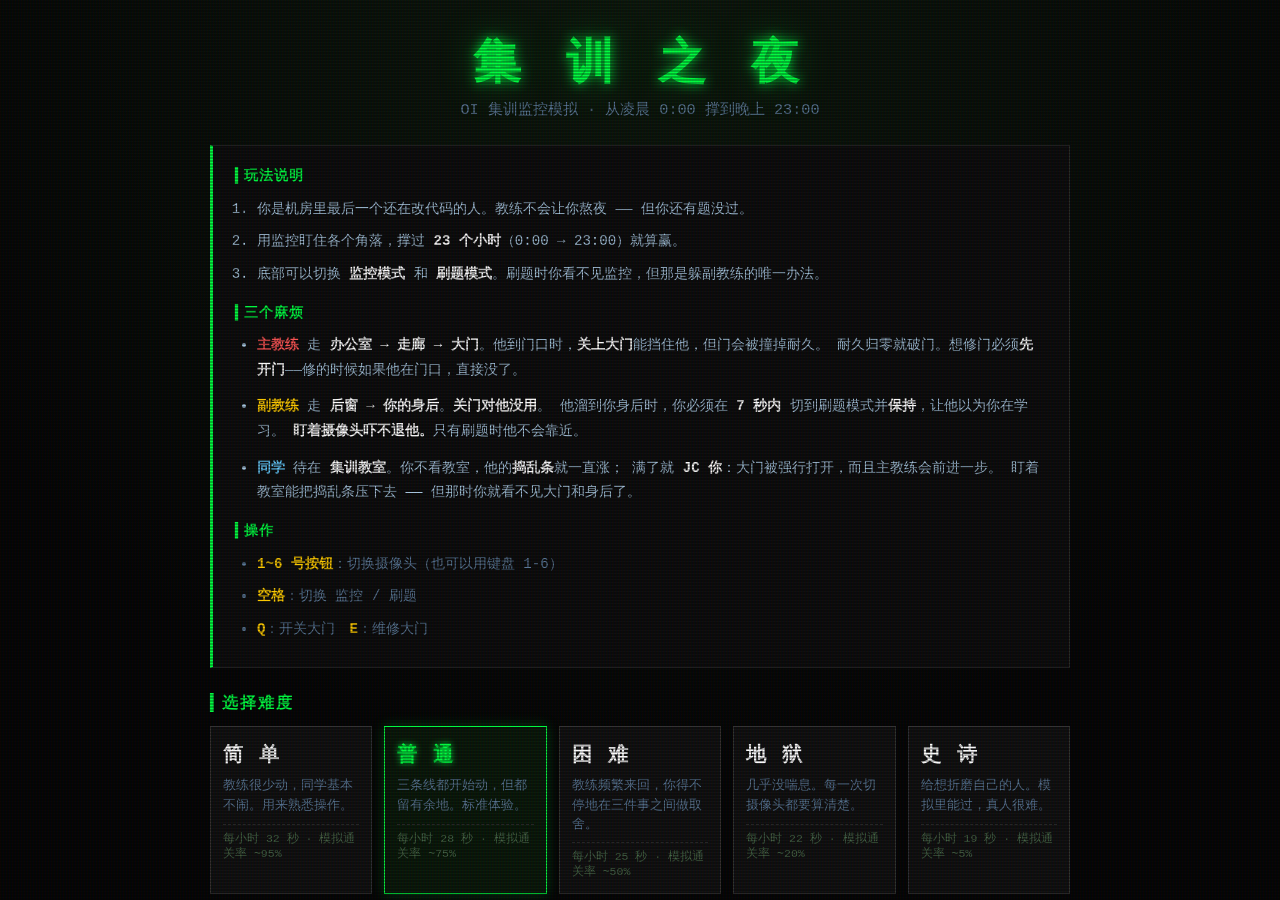
==== index.html @ 8c4fd706 "Add files via upload" ====
<!DOCTYPE html>
<html lang="zh-CN">
<head>
    <meta charset="UTF-8">
    <meta name="viewport" content="width=device-width, initial-scale=1.0">
    <title>集训之夜 · 监控室</title>
    <meta name="description" content="一个 OIer 做的生存小游戏。你是机房里最后一个还在改代码的人，用监控撑过 23 个小时。">
    <meta name="theme-color" content="#050505">
    <meta property="og:title" content="集训之夜 · 监控室">
    <meta property="og:description" content="撑过 23 个小时，别让教练抓到你。">
    <meta property="og:type" content="website">
    <link rel="stylesheet" href="style.css">
</head>
<body>

<div id="crt-overlay"></div>
<div id="danger-vignette"></div>
<div id="ach-toast"></div>

<!-- ===================== 开始界面 ===================== -->
<div id="start-screen">
    <div class="start-box">
        <h1 class="title">集 训 之 夜</h1>
        <p class="subtitle">OI 集训监控模拟 · 从凌晨 0:00 撑到晚上 23:00</p>

        <div class="rules">
            <h3>▍玩法说明</h3>
            <ol>
                <li>你是机房里最后一个还在改代码的人。教练不会让你熬夜 —— 但你还有题没过。</li>
                <li>用监控盯住各个角落，撑过 <b>23 个小时</b>（0:00 → 23:00）就算赢。</li>
                <li>底部可以切换 <b>监控模式</b> 和 <b>刷题模式</b>。刷题时你看不见监控，但那是躲副教练的唯一办法。</li>
            </ol>

            <h3>▍三个麻烦</h3>
            <ul class="roles">
                <li>
                    <span class="r-name" style="color:#ff5555">主教练</span>
                    走 <b>办公室 → 走廊 → 大门</b>。他到门口时，<b>关上大门</b>能挡住他，但门会被撞掉耐久。
                    耐久归零就破门。想修门必须<b>先开门</b>——修的时候如果他在门口，直接没了。
                </li>
                <li>
                    <span class="r-name" style="color:#ffcc00">副教练</span>
                    走 <b>后窗 → 你的身后</b>。<b>关门对他没用</b>。
                    他溜到你身后时，你必须在 <b>7 秒内</b> 切到刷题模式并<b>保持</b>，让他以为你在学习。
                    <b>盯着摄像头吓不退他。</b>只有刷题时他不会靠近。
                </li>
                <li>
                    <span class="r-name" style="color:#66ccff">同学</span>
                    待在 <b>集训教室</b>。你不看教室，他的<b>捣乱条</b>就一直涨；
                    满了就 <b>JC 你</b>：大门被强行打开，而且主教练会前进一步。
                    盯着教室能把捣乱条压下去 —— 但那时你就看不见大门和身后了。
                </li>
            </ul>

            <h3>▍操作</h3>
            <ul class="keys">
                <li><b>1~6 号按钮</b>：切换摄像头（也可以用键盘 1-6）</li>
                <li><b>空格</b>：切换 监控 / 刷题</li>
                <li><b>Q</b>：开关大门　<b>E</b>：维修大门</li>
            </ul>
        </div>

        <h3 class="diff-title">▍选择难度</h3>
        <div class="diff-grid" id="diff-grid">
            <div class="diff-card" data-diff="easy">
                <div class="d-name">简 单</div>
                <div class="d-desc">教练很少动，同学基本不闹。用来熟悉操作。</div>
                <div class="d-stat">每小时 32 秒 · 模拟通关率 ~95%</div>
            </div>
            <div class="diff-card selected" data-diff="normal">
                <div class="d-name">普 通</div>
                <div class="d-desc">三条线都开始动，但都留有余地。标准体验。</div>
                <div class="d-stat">每小时 28 秒 · 模拟通关率 ~75%</div>
            </div>
            <div class="diff-card" data-diff="hard">
                <div class="d-name">困 难</div>
                <div class="d-desc">教练频繁来回，你得不停地在三件事之间做取舍。</div>
                <div class="d-stat">每小时 25 秒 · 模拟通关率 ~50%</div>
            </div>
            <div class="diff-card" data-diff="hell">
                <div class="d-name">地 狱</div>
                <div class="d-desc">几乎没喘息。每一次切摄像头都要算清楚。</div>
                <div class="d-stat">每小时 22 秒 · 模拟通关率 ~20%</div>
            </div>
            <div class="diff-card" data-diff="epic">
                <div class="d-name">史 诗</div>
                <div class="d-desc">给想折磨自己的人。模拟里能过，真人很难。</div>
                <div class="d-stat">每小时 19 秒 · 模拟通关率 ~5%</div>
            </div>
        </div>

        <p class="balance-note">
            通关率是用模拟器跑 5000 局、由"零延迟最优玩家"打出来的，真人会明显更低。<br>
            一条保命规则：主教练堵在门口时，同学 JC <b>不会</b>把门打开 —— 否则你在刷题躲副教练时会被无解秒杀。
        </p>

        <div class="panel-row">
            <div class="panel">
                <h3 class="p-title">▍成就墙</h3>
                <div id="ach-wall" class="ach-wall"></div>
            </div>
            <div class="panel">
                <h3 class="p-title">▍最佳成绩</h3>
                <div id="best-table" class="best-table"></div>
                <button id="btn-clear" class="btn-clear">清除存档</button>
            </div>
        </div>

        <button id="btn-start">进 入 监 控 室</button>
    </div>
</div>

<!-- ===================== 游戏界面 ===================== -->
<div id="game-container" class="hidden">

    <header id="status-bar">
        <div class="logo">机房监控 · V2.0</div>
        <div class="clock-box">
            时间 <span id="clock">0:00</span> <span id="clock-period" class="period">凌晨</span>
        </div>
        <div class="meter">
            <span>大门耐久</span>
            <div class="bar"><div id="dur-fill" class="fill"></div></div>
        </div>
        <div class="meter" id="cls-wrap">
            <span>同学捣乱</span>
            <div class="bar"><div id="cls-fill" class="fill cls"></div></div>
        </div>
        <div class="diff-label">难度：<span id="diff-label">普通</span></div>
    </header>

    <main id="monitor-screen">
        <div class="cam-viewer">
            <div id="current-cam-feed" class="feed-content">
                <div class="static-noise"></div>

                <div class="cam-info">
                    <h2 id="cam-name">1号 · 集训教室</h2>
                    <div class="rec-dot">● 录制中</div>
                </div>

                <div id="cam-visuals"></div>

                <div id="cam-log"></div>

                <div id="sub-warning" class="hidden">
                    ⚠ 副教练在你身后！立刻刷题！
                    <div class="sub-bar"><div id="sub-fill"></div></div>
                    <div class="sub-time"><span id="sub-seconds">7</span> 秒</div>
                </div>
            </div>
        </div>

        <div id="cam-map">
            <button class="cam-btn active" data-cam="classroom"><b>1号</b> 集训教室</button>
            <button class="cam-btn" data-cam="office"><b>2号</b> 教练办公室</button>
            <button class="cam-btn" data-cam="hallway"><b>3号</b> 一楼走廊</button>
            <button class="cam-btn" data-cam="door"><b>4号</b> 大门入口</button>
            <button class="cam-btn" data-cam="window"><b>5号</b> 后窗</button>
            <button class="cam-btn" data-cam="behind"><b>6号</b> 你的身后</button>
        </div>
    </main>

    <!-- 刷题界面 -->
    <div id="study-screen" class="hidden">
        <div class="ide-container">
            <div class="ide-header">
                <span>main.cpp - 深夜刷题中</span>
                <div class="ide-controls">
                    <button id="btn-exit-study" class="exit-study-btn">退出刷题 (空格)</button>
                    <div class="dots">
                        <span class="dot red"></span><span class="dot yellow"></span><span class="dot green"></span>
                    </div>
                </div>
            </div>
            <div class="code-editor">
                <pre><code><span class="keyword">#include</span> <span class="string">&lt;bits/stdc++.h&gt;</span>
<span class="keyword">using namespace</span> std;

<span class="type">int</span> <span class="function">main</span>() {
    <span class="comment">// 还有三道题没过，不能睡。</span>
    <span class="keyword">while</span> (<span class="boolean">true</span>) {
        <span class="comment">// 假装在学习，别让教练发现……</span>
    }
    <span class="keyword">return</span> <span class="number">0</span>;
}</code></pre>
            </div>
            <div id="study-progress-box" class="hidden">
                <div class="sp-label">伪装进度（副教练正在观察你）</div>
                <div class="sp-bar"><div id="study-progress-fill"></div></div>
            </div>
        </div>
    </div>

    <footer id="control-panel">
        <div class="panel-left">
            <button id="btn-toggle-game" class="btn-mode">👁 切换至刷题模式 (空格)</button>
        </div>
        <div class="panel-right">
            <button id="btn-door" class="btn-action door-btn">
                <span id="door-status-text">开启</span> 大门 (Q)
            </button>
            <button id="btn-repair" class="btn-action repair-btn">维修大门 (E)</button>
        </div>
    </footer>
</div>

<!-- ===================== 结局 ===================== -->
<div id="modal" class="hidden">
    <div class="modal-content" id="modal-box">
        <h2 id="modal-title"></h2>
        <p id="modal-msg"></p>
        <div id="modal-stat" class="modal-stat"></div>
        <div id="score-box" class="score-box"></div>
        <div id="run-ach" class="run-ach"></div>
        <button id="btn-restart" class="btn-restart">重新开始</button>
        <button id="btn-back" class="btn-restart btn-back">返回主界面</button>
    </div>
</div>

<script src="script.js"></script>
</body>
</html>
---- style.css ----
:root {
    --bg-color: #050505;
    --screen-bg: #0a0f0a;
    --text-primary: #a8c7e0;
    --text-secondary: #5c7a99;
    --green: #00ff41;
    --red: #ff3333;
    --yellow: #ffcc00;
    --blue: #66ccff;
    --font-mono: 'Courier New', Courier, monospace;
}

* { box-sizing: border-box; }

body {
    margin: 0; padding: 0;
    background-color: var(--bg-color);
    color: var(--text-primary);
    font-family: var(--font-mono);
    overflow: hidden;
    height: 100vh;
}

/* ============ CRT ============ */
#crt-overlay {
    position: fixed; top: 0; left: 0;
    width: 100vw; height: 100vh;
    background:
        linear-gradient(rgba(18,16,16,0) 50%, rgba(0,0,0,0.28) 50%),
        linear-gradient(90deg, rgba(255,0,0,0.06), rgba(0,255,0,0.02), rgba(0,0,255,0.06));
    background-size: 100% 3px, 3px 100%;
    pointer-events: none;
    z-index: 999;
    animation: flicker 0.15s infinite;
}
@keyframes flicker { 0%{opacity:.96} 50%{opacity:1} 100%{opacity:.97} }

/* 危险时的红色暗角 */
#danger-vignette {
    position: fixed; top:0; left:0; width:100vw; height:100vh;
    pointer-events: none; z-index: 998;
    background: radial-gradient(circle, transparent 40%, rgba(255,0,0,0.55) 100%);
    opacity: 0;
    transition: opacity .3s;
}
#danger-vignette.on { animation: heartbeat 0.9s infinite; }
@keyframes heartbeat {
    0%   { opacity: .25; }
    15%  { opacity: .85; }
    30%  { opacity: .35; }
    45%  { opacity: .95; }
    100% { opacity: .25; }
}

.hidden { display: none !important; }

/* ============ 开始界面 ============ */
#start-screen {
    position: fixed; top:0; left:0; width:100vw; height:100vh;
    overflow-y: auto;
    display: flex; justify-content: center; align-items: flex-start;
    padding: 30px 20px;
    background: radial-gradient(circle at 50% 0%, #0d1a0d 0%, #050505 70%);
    z-index: 500;
}
.start-box { width: 100%; max-width: 860px; }

.title {
    text-align: center; font-size: 3em; margin: 0 0 5px;
    color: var(--green);
    text-shadow: 0 0 12px var(--green), 0 0 40px rgba(0,255,65,.35);
    letter-spacing: 8px;
}
.subtitle { text-align:center; color: var(--text-secondary); margin: 0 0 25px; font-size: .95em; }

.rules {
    background: #0d0d0d; border: 1px solid #2a2a2a;
    border-left: 3px solid var(--green);
    padding: 18px 22px; margin-bottom: 25px;
    font-size: .88em; line-height: 1.75;
}
.rules h3 { color: var(--green); margin: 14px 0 8px; font-size: 1em; letter-spacing: 1px; }
.rules h3:first-child { margin-top: 0; }
.rules ol, .rules ul { margin: 0; padding-left: 22px; }
.rules li { margin-bottom: 8px; }
.rules b { color: #fff; }
.roles li { margin-bottom: 12px; }
.r-name { font-weight: bold; }

.keys li { color: var(--text-secondary); }
.keys b { color: var(--yellow); }

.balance-note {
    font-size: .78em; color: #5a7a5a; line-height: 1.7;
    border-left: 2px solid #2a4a2a; padding: 8px 0 8px 12px; margin: 0 0 22px;
}
.balance-note b { color: var(--yellow); }

.diff-title { color: var(--green); letter-spacing: 2px; font-size: 1em; margin: 0 0 12px; }
.diff-grid {
    display: grid;
    grid-template-columns: repeat(auto-fit, minmax(150px, 1fr));
    gap: 12px; margin-bottom: 25px;
}
.diff-card {
    background: #111; border: 1px solid #333;
    padding: 14px 12px; cursor: pointer;
    transition: all .2s; position: relative;
}
.diff-card:hover { background: #1a1a1a; border-color: #666; transform: translateY(-2px); }
.diff-card.selected {
    border-color: var(--green); background: #0a1a0a;
    box-shadow: 0 0 12px rgba(0,255,65,.25);
}
.d-name { font-size: 1.25em; font-weight: bold; color: #fff; margin-bottom: 8px; letter-spacing: 2px; }
.diff-card.selected .d-name { color: var(--green); text-shadow: 0 0 6px var(--green); }
.d-desc { font-size: .8em; color: var(--text-secondary); line-height: 1.5; min-height: 40px; }
.d-stat { font-size: .72em; color: #4a6a4a; margin-top: 8px; border-top: 1px dashed #333; padding-top: 6px; }

#btn-start {
    display: block; width: 100%;
    background: #0a1a0a; color: var(--green);
    border: 2px solid var(--green);
    padding: 16px; font-family: var(--font-mono);
    font-size: 1.3em; letter-spacing: 6px; cursor: pointer;
    transition: all .2s;
}
#btn-start:hover { background: var(--green); color: #000; box-shadow: 0 0 25px var(--green); }

/* ============ 游戏容器 ============ */
#game-container {
    position: relative;
    width: 100%; max-width: 1300px;
    height: 96vh; margin: 2vh auto;
    display: flex; flex-direction: column;
    background: #111; border: 1px solid #333;
    box-shadow: 0 0 25px rgba(0,255,65,.08);
}

/* ---- 状态栏 ---- */
#status-bar {
    height: 62px; background: #000; border-bottom: 2px solid #333;
    display: flex; align-items: center; gap: 22px;
    padding: 0 20px; font-weight: bold; letter-spacing: 1px;
    flex-shrink: 0;
}
.logo { color: var(--green); text-shadow: 0 0 6px var(--green); font-size: .95em; white-space: nowrap; }
.clock-box { font-size: 1.15em; color: #fff; white-space: nowrap; }
.clock-box .period { color: var(--text-secondary); font-size: .8em; margin-left: 4px; }

.meter { display: flex; align-items: center; gap: 8px; font-size: .8em; color: var(--text-secondary); white-space: nowrap; }
.bar { width: 110px; height: 13px; background: #222; border: 1px solid #444; }
.fill { height: 100%; width: 100%; background: var(--green); transition: width .25s, background-color .25s; box-shadow: 0 0 6px var(--green); }
.fill.cls { background: var(--blue); box-shadow: 0 0 6px var(--blue); }
.diff-label { margin-left: auto; font-size: .78em; color: #555; white-space: nowrap; }
.diff-label span { color: var(--yellow); }

/* ---- 监控区 ---- */
#monitor-screen { flex: 1; display: flex; background: var(--screen-bg); overflow: hidden; }

.cam-viewer {
    flex: 3; position: relative;
    border-right: 2px solid #333;
    display: flex; justify-content: center; align-items: center;
    background: radial-gradient(circle, #16201a 0%, #000 100%);
    min-width: 0;
}
.feed-content {
    width: 92%; height: 92%;
    border: 2px solid #444; position: relative; overflow: hidden;
    box-shadow: inset 0 0 60px rgba(0,0,0,.9);
    transition: background .4s;
}
.static-noise {
    position: absolute; inset: 0;
    background-image: url('[data-uri]');
    opacity: .16; pointer-events: none; z-index: 3;
}
.cam-info {
    position: absolute; top: 10px; left: 10px; z-index: 5;
    background: rgba(0,0,0,.65); padding: 5px 12px;
    border-left: 3px solid var(--green);
}
.cam-info h2 { margin: 0; font-size: 15px; color: #fff; font-weight: normal; letter-spacing: 1px; }
.rec-dot { position: absolute; top: 10px; right: 10px; color: var(--red); font-weight: bold; z-index: 5; font-size: .85em; animation: blink 1.1s infinite; }
@keyframes blink { 50% { opacity: 0; } }

#cam-log {
    position: absolute; bottom: 8px; left: 10px; right: 10px; z-index: 5;
    font-size: .72em; color: #6a8a6a; text-shadow: 0 0 4px #000;
    height: 34px; overflow: hidden; line-height: 1.5;
    pointer-events: none;
}
#cam-log div { opacity: .9; }
#cam-log div:last-child { color: #9fc; }

#cam-visuals { position: absolute; inset: 0; z-index: 2; }

/* ---- 副教练警告 ---- */
#sub-warning {
    position: absolute; top: 50%; left: 50%; transform: translate(-50%,-50%);
    z-index: 8; text-align: center;
    color: var(--red); font-weight: bold; font-size: 1.1em;
    background: rgba(0,0,0,.8); border: 2px solid var(--red);
    padding: 14px 26px; text-shadow: 0 0 8px var(--red);
    animation: warnpulse .5s infinite alternate;
}
@keyframes warnpulse { from { box-shadow: 0 0 10px var(--red);} to { box-shadow: 0 0 35px var(--red);} }
.sub-bar { width: 220px; height: 10px; background: #300; margin: 10px auto 6px; border: 1px solid #600; }
#sub-fill { height: 100%; width: 100%; background: var(--red); transition: width .2s linear; }
.sub-time { font-size: .85em; color: #fff; }

/* ---- 摄像头按钮 ---- */
#cam-map {
    flex: 1; min-width: 150px; max-width: 210px;
    background: #000; display: flex; flex-direction: column;
    padding: 10px; gap: 8px; border-left: 1px solid #333;
    overflow-y: auto;
}
.cam-btn {
    background: #111; border: 1px solid #333; color: #777;
    padding: 12px 10px; cursor: pointer; font-family: var(--font-mono);
    text-align: left; transition: all .2s; position: relative; overflow: hidden;
    font-size: .82em; line-height: 1.4;
}
.cam-btn b { color: #aaa; font-size: 1.1em; margin-right: 6px; }
.cam-btn:hover { background: #1e1e1e; color: #bbb; }
.cam-btn.active { background: #003300; color: var(--green); border-color: var(--green); box-shadow: 0 0 10px rgba(0,255,65,.2); }
.cam-btn.active b { color: var(--green); }
.cam-btn.active::after {
    content: ''; position: absolute; inset: 0;
    background: linear-gradient(45deg, transparent 40%, rgba(255,255,255,.1) 50%, transparent 60%);
    animation: scan 2s infinite;
}
@keyframes scan { 0%{transform:translateX(-100%)} 100%{transform:translateX(100%)} }
.cam-btn .alert { color: var(--red); animation: blink .6s infinite; }

/* ---- 控制面板 ---- */
#control-panel {
    height: 76px; background: #000; border-top: 2px solid #333;
    display: flex; justify-content: space-between; align-items: center;
    padding: 0 20px; flex-shrink: 0;
}
.btn-mode {
    background: #222; color: #fff; border: 1px solid #444;
    padding: 11px 22px; cursor: pointer; font-family: var(--font-mono); font-size: .9em;
}
.btn-mode:hover { background: #333; }
.panel-right { display: flex; gap: 14px; }
.btn-action {
    padding: 11px 26px; font-family: var(--font-mono); font-weight: bold;
    cursor: pointer; border: none; text-transform: uppercase; font-size: .9em;
    transition: all .2s;
}
.door-btn { background: #331111; color: #ff5555; border: 1px solid #552222; }
.door-btn.closed { background: #113311; color: #55ff55; border-color: #225522; }
.repair-btn { background: #333311; color: #ffff55; border: 1px solid #555522; }
.repair-btn:disabled, .door-btn:disabled { opacity: .4; cursor: not-allowed; }

/* ---- 刷题界面 ---- */
#study-screen {
    position: absolute; top: 62px; bottom: 76px; left: 0; right: 0;
    background: #1e1e1e; z-index: 60;
    display: flex; justify-content: center; align-items: center;
}
.ide-container {
    width: 82%; height: 84%; background: #252526; border: 1px solid #333;
    box-shadow: 0 12px 40px rgba(0,0,0,.6);
    display: flex; flex-direction: column;
}
.ide-header {
    height: 32px; background: #333; display: flex; justify-content: space-between;
    align-items: center; padding: 0 12px; font-size: 12px; color: #ccc;
}
.ide-controls { display: flex; align-items: center; gap: 12px; }
.exit-study-btn {
    background: var(--red); color: #fff; border: none; padding: 3px 10px;
    font-size: 10px; cursor: pointer; font-family: var(--font-mono); border-radius: 2px;
}
.exit-study-btn:hover { background: #ff5555; }
.ide-controls .dots { display: flex; gap: 5px; }
.ide-controls .dot { width: 10px; height: 10px; border-radius: 50%; display: inline-block; }
.red{background:#ff5f56} .yellow{background:#ffbd2e} .green{background:#27c93f}

.code-editor {
    flex: 1; padding: 20px; color: #d4d4d4;
    font-family: 'Consolas','Monaco',monospace; font-size: 14px; line-height: 1.65; overflow: auto;
}
.keyword{color:#569cd6} .string{color:#ce9178} .comment{color:#6a9955}
.function{color:#dcdcaa} .type{color:#4ec9b0} .boolean{color:#569cd6} .number{color:#b5cea8}

#study-progress-box { padding: 14px 20px; border-top: 1px solid #3a3a3a; background: #2a2a2b; }
.sp-label { font-size: .8em; color: var(--yellow); margin-bottom: 8px; }
.sp-bar { height: 14px; background: #222; border: 1px solid #555; }
#study-progress-fill { height: 100%; width: 0%; background: var(--yellow); transition: width .2s linear; box-shadow: 0 0 8px var(--yellow); }

/* ============ 场景装饰 ============ */
.dec { position: absolute; }

/* 教室 */
.dec-board { left:12%; top:14%; width:52%; height:26%; background:#0f1a12; border:4px solid #3a2f22; }
.dec-board::after { content:'#include <bits/stdc++.h>'; position:absolute; left:10px; top:10px; color:#4a6a4a; font-size:11px; }
.dec-banner { left:8%; top:4%; width:70%; height:7%; background:#3a1010; border:1px solid #6a2020; display:flex; align-items:center; justify-content:center; }
.dec-banner span { color:#c88; font-size:10px; letter-spacing:3px; }
.dec-desk { bottom:16%; width:16%; height:6%; background:#241a12; border-top:2px solid #3a2a1a; box-shadow:0 -6px 12px rgba(0,0,0,.5); }
.dec-desk.d1{left:6%} .dec-desk.d2{left:26%} .dec-desk.d3{left:46%} .dec-desk.d4{left:66%} .dec-desk.d5{left:86%}
.dec-chair { bottom:10%; width:7%; height:9%; background:#1a1410; border-radius:3px 3px 0 0; }
.dec-chair.c1{left:10%} .dec-chair.c2{left:30%} .dec-chair.c3{left:50%} .dec-chair.c4{left:70%}

/* 办公室 */
.dec-o-desk { left:20%; bottom:14%; width:56%; height:10%; background:#2a2018; border-top:3px solid #4a3828; }
.dec-monitor { left:38%; bottom:24%; width:20%; height:14%; background:#0a1015; border:2px solid #333; box-shadow:0 0 12px rgba(80,160,255,.25); }
.dec-monitor::after { content:''; position:absolute; inset:3px; background:linear-gradient(#123,#012); animation:screenflicker 3s infinite; }
@keyframes screenflicker { 0%,97%{opacity:.7} 98%{opacity:.3} 100%{opacity:.8} }
.dec-trophy { right:12%; bottom:24%; width:7%; height:12%; background:linear-gradient(#8a6a20,#4a3810); clip-path:polygon(30% 0,70% 0,70% 35%,90% 60%,60% 55%,60% 100%,40% 100%,40% 55%,10% 60%,30% 35%); }
.dec-shelf { right:8%; top:18%; width:20%; height:30%; border:2px solid #3a2a1a; background:#180f08; }
.dec-shelf::after { content:'奖状 · 奖状 · 奖状'; position:absolute; top:8px; left:4px; color:#6a5a3a; font-size:9px; }

/* 走廊 */
.dec-locker { top:22%; width:11%; height:52%; background:#1a2228; border:1px solid #2a3a42; }
.dec-locker::after { content:''; position:absolute; top:20%; left:70%; width:4px; height:4px; background:#6a8a9a; border-radius:50%; }
.dec-locker.l1{left:4%} .dec-locker.l2{left:16%} .dec-locker.l3{left:28%} .dec-locker.l4{left:64%} .dec-locker.l5{left:76%} .dec-locker.l6{left:88%}
.dec-hydrant { right:5%; top:30%; width:7%; height:16%; background:#8a1010; border:1px solid #c22; }
.dec-poster { right:16%; top:16%; width:13%; height:18%; background:#2a2a3a; border:1px solid #4a4a6a; transform:rotate(-2deg); }
.dec-poster::after { content:'NOIP\n加油'; position:absolute; top:6px; left:6px; color:#7a7aaa; font-size:9px; white-space:pre; }
.dec-emlight { left:46%; top:8%; width:8%; height:5%; background:#5a1010; border-radius:2px; animation:emblink 2.5s infinite; }
@keyframes emblink { 0%,88%{opacity:.35;box-shadow:none} 92%{opacity:1;box-shadow:0 0 14px #f33} 100%{opacity:.35} }
.dec-floorlamp { bottom:4%; left:10%; right:10%; height:3px; background:linear-gradient(90deg,transparent,#2a4a3a,#2a4a3a,transparent); box-shadow:0 0 10px rgba(0,255,65,.2); }
.dec-windowlight { left:34%; top:0; width:22%; height:40%; background:linear-gradient(rgba(140,180,255,.10),transparent); }

/* 门口 */
.dec-door { left:28%; top:12%; width:44%; height:76%; background:linear-gradient(#2a1a12,#1a0e08); border:4px solid #4a3020; }
.dec-door::after { content:''; position:absolute; right:8%; top:48%; width:5%; height:6%; background:#c8a040; border-radius:50%; box-shadow:0 0 6px #a80; }
.dec-door.closed { background:linear-gradient(#1a2a1a,#0e1a0e); border-color:#2a5a2a; }
.dec-sign { left:36%; top:5%; width:28%; height:6%; background:#111; border:1px solid #444; display:flex; align-items:center; justify-content:center; }
.dec-sign span { font-size:9px; color:#8aa; letter-spacing:2px; }
.dec-alarm { right:12%; top:14%; width:6%; height:6%; border-radius:50%; background:#3a0000; animation:emblink 1.4s infinite; }
.dec-mat { bottom:6%; left:24%; width:52%; height:6%; background:#1a1410; border:1px solid #2a2018; }

/* 窗户 */
.dec-frame { inset:8%; border:14px solid #2a221a; }
.dec-frame::before { content:''; position:absolute; left:48%; top:0; bottom:0; width:12px; background:#2a221a; }
.dec-frame::after { content:''; position:absolute; top:46%; left:0; right:0; height:12px; background:#2a221a; }
.dec-moon { right:16%; top:14%; width:9%; height:9%; border-radius:50%; background:#dde8ff; box-shadow:0 0 30px 10px rgba(180,210,255,.35); }
.dec-tree { left:10%; bottom:8%; width:26%; height:60%; background:#050a05; clip-path:polygon(50% 0,70% 30%,60% 30%,80% 62%,40% 100%,0 62%,20% 30%,10% 30%); animation:sway 5s ease-in-out infinite alternate; transform-origin: bottom center; }
@keyframes sway { from{transform:rotate(-1.5deg)} to{transform:rotate(1.5deg)} }
.dec-glass { inset:8%; background:linear-gradient(115deg, rgba(255,255,255,.06) 0%, transparent 35%, transparent 60%, rgba(255,255,255,.04) 100%); }

/* 身后 */
.dec-wall { inset:0; background:repeating-linear-gradient(90deg,#0a0a0a 0 40px,#0d0d0d 40px 42px); }
.dec-chairback { left:36%; bottom:6%; width:28%; height:34%; background:#14100c; border-radius:6px 6px 0 0; border:1px solid #221a12; }
.dec-dark { inset:0; background:radial-gradient(circle at 50% 60%, transparent 10%, rgba(0,0,0,.85) 75%); }

/* 角色 */
.sprite { position:absolute; z-index:4; transition: left .4s ease, top .4s ease; }
.sprite .head { width:34px; height:34px; border-radius:50%; margin:0 auto; }
.sprite .body { width:46px; height:52px; border-radius:8px 8px 4px 4px; margin-top:3px; }
.sprite.main .head { background:#3a1010; box-shadow:0 0 12px rgba(255,0,0,.5); }
.sprite.main .body { background:#4a1414; box-shadow:0 0 14px rgba(255,0,0,.4); }
.sprite.sub  .head { background:#2a2a10; box-shadow:0 0 12px rgba(255,220,0,.4); }
.sprite.sub  .body { background:#3a3a14; box-shadow:0 0 14px rgba(255,220,0,.3); }
.sprite.mate .head { background:#102a3a; box-shadow:0 0 10px rgba(100,200,255,.4); }
.sprite.mate .body { background:#143a4a; box-shadow:0 0 12px rgba(100,200,255,.3); }
.sprite.angry { animation: shake .35s infinite; }
@keyframes shake { 0%,100%{transform:translateX(0)} 50%{transform:translateX(3px)} }
.sprite .tag {
    position:absolute; top:-16px; left:50%; transform:translateX(-50%);
    font-size:10px; color:#fff; background:rgba(0,0,0,.7); padding:1px 5px; white-space:nowrap;
}
.sprite.main .tag { color:#ff6666; }
.sprite.sub  .tag { color:#ffdd55; }
.sprite.mate .tag { color:#88ddff; }

/* 惊吓闪影 */
.ghost {
    position:absolute; z-index:6; width:70px; height:110px;
    background:radial-gradient(circle at 50% 25%, rgba(255,255,255,.5), transparent 70%);
    filter:blur(3px);
    animation: ghostflash .7s forwards;
}
@keyframes ghostflash {
    0%{opacity:0; transform:scale(.8)} 20%{opacity:.55} 45%{opacity:.1} 70%{opacity:.4} 100%{opacity:0; transform:scale(1.15)}
}

/* ============ 弹窗 ============ */
#modal {
    position: fixed; inset: 0; background: rgba(0,0,0,.96);
    z-index: 1000; display: flex; justify-content: center; align-items: center;
}
.modal-content {
    background: #111; border: 2px solid var(--red);
    padding: 40px 50px; text-align: center; max-width: 560px;
    box-shadow: 0 0 35px var(--red);
}
.modal-content.success { border-color: var(--green); box-shadow: 0 0 35px var(--green); }
.modal-content h2 { font-size: 2.2em; margin: 0 0 18px; letter-spacing: 6px; }
.fail h2 { color: var(--red); text-shadow: 0 0 14px var(--red); }
.success h2 { color: var(--green); text-shadow: 0 0 14px var(--green); }
#modal-msg { font-size: .95em; line-height: 1.8; color: #ccc; }
.modal-stat { font-size: .8em; color: #666; margin: 16px 0 20px; border-top: 1px dashed #333; padding-top: 12px; }
.btn-restart {
    background: #333; color: #fff; border: 1px solid #555;
    padding: 10px 28px; cursor: pointer; font-family: var(--font-mono); margin: 0 6px;
}
.btn-restart:hover { background: #555; }
.btn-back { background: #1a1a1a; color: #888; }

@media (max-width: 900px) {
    #status-bar { gap: 12px; flex-wrap: wrap; height: auto; padding: 8px 12px; }
    .cam-viewer { flex: 2; }
    .title { font-size: 2em; letter-spacing: 4px; }
}

/* ============ 成就墙 / 最佳成绩 ============ */
.panel-row { display: grid; grid-template-columns: 1fr 1fr; gap: 14px; margin-bottom: 22px; }
.panel { background: #0d0d0d; border: 1px solid #2a2a2a; border-left: 3px solid #2a5a2a; padding: 14px 16px; }
.p-title { color: var(--green); font-size: .95em; letter-spacing: 2px; margin: 0 0 12px; }

.ach-wall { display: flex; flex-direction: column; gap: 7px; max-height: 300px; overflow-y: auto; padding-right: 4px; }
.ach-card { border: 1px solid #222; background: #111; padding: 7px 10px; font-size: .74em; line-height: 1.45; }
.ach-card.locked { opacity: .38; }
.ach-card.locked .a-lvl { color: #444; }
.a-top { display: flex; align-items: baseline; gap: 8px; }
.a-lvl { font-weight: bold; font-size: 1.15em; }
.a-name { color: #ddd; font-size: 1.05em; }
.a-desc { color: #6a7a6a; margin-top: 3px; }

/* 等级配色 */
.lv-C .a-lvl, .ach-card.got.lv-C { border-color: #4a4a4a; }
.lv-C .a-lvl { color: #9a9a9a; }
.lv-B .a-lvl { color: #66ccff; }
.lv-A .a-lvl { color: #ffcc00; }
.lv-S .a-lvl { color: #ff5555; text-shadow: 0 0 8px rgba(255,60,60,.6); }
.ach-card.got.lv-B { border-left: 3px solid #66ccff; }
.ach-card.got.lv-A { border-left: 3px solid #ffcc00; }
.ach-card.got.lv-S { border-left: 3px solid #ff5555; box-shadow: 0 0 10px rgba(255,60,60,.15); }

.best-table { font-size: .78em; margin-bottom: 12px; }
.b-row { display: flex; justify-content: space-between; padding: 5px 0; border-bottom: 1px dashed #222; }
.b-diff { color: var(--text-secondary); }
.b-score { color: var(--yellow); }
.b-sum { margin-top: 10px; color: #5a7a5a; font-size: .9em; line-height: 1.6; }
.btn-clear {
    background: #1a1a1a; color: #777; border: 1px solid #333;
    padding: 6px 14px; font-family: var(--font-mono); font-size: .74em; cursor: pointer;
}
.btn-clear:hover { background: #3a1a1a; color: #ff7777; border-color: #552; }

/* ============ 结算评分 ============ */
.score-box { margin: 16px 0 6px; padding: 14px; border: 1px solid #333; background: #0c0c0c; }
.s-num { font-size: 2.6em; font-weight: bold; letter-spacing: 2px; line-height: 1; }
.s-rank { font-size: 1.1em; letter-spacing: 4px; margin-top: 4px; }
.s-formula { font-size: .68em; color: #6a7a6a; margin-top: 10px; line-height: 1.8; }
.s-formula b { color: #fff; }
.s-new { color: var(--yellow); font-size: .8em; margin-top: 8px; text-shadow: 0 0 8px rgba(255,204,0,.5); }
.s-old { color: #555; font-size: .72em; margin-top: 6px; }
.rank-D  .s-num, .rank-D  .s-rank { color: #777; }
.rank-C  .s-num, .rank-C  .s-rank { color: #9ab; }
.rank-B  .s-num, .rank-B  .s-rank { color: #66ccff; }
.rank-A  .s-num, .rank-A  .s-rank { color: #ffcc00; }
.rank-S  .s-num, .rank-S  .s-rank { color: #ff8833; text-shadow: 0 0 12px rgba(255,136,51,.5); }
.rank-SS .s-num, .rank-SS .s-rank { color: #ff5555; text-shadow: 0 0 14px rgba(255,85,85,.5); }
.rank-SSS .s-num, .rank-SSS .s-rank { color: #ff33cc; text-shadow: 0 0 18px rgba(255,51,204,.6); }

.run-ach { margin: 8px 0 18px; font-size: .78em; }
.ra-title { color: var(--yellow); margin-bottom: 8px; }
.ra-item { display: inline-block; margin: 3px 5px 3px 0; padding: 3px 10px; border: 1px solid #333; background: #141414; }
.ra-item.lv-S { border-color: #ff5555; color: #ff8888; }
.ra-item.lv-A { border-color: #ffcc00; color: #ffdd66; }
.ra-item.lv-B { border-color: #66ccff; color: #88ddff; }
.ra-item.lv-C { border-color: #666; color: #aaa; }
.ra-none { color: #4a5a4a; font-size: .9em; }

/* ============ 成就弹窗 ============ */
#ach-toast { position: fixed; top: 18px; right: 18px; z-index: 1200; display: flex; flex-direction: column; gap: 8px; }
.ach-toast-item {
    background: #0f0f0f; border: 1px solid #555; border-left: 4px solid #888;
    padding: 10px 16px; min-width: 230px; box-shadow: 0 4px 18px rgba(0,0,0,.8);
    animation: toastin .3s ease-out; transition: opacity .5s, transform .5s;
}
.ach-toast-item.out { opacity: 0; transform: translateX(30px); }
@keyframes toastin { from { opacity: 0; transform: translateX(40px); } to { opacity: 1; transform: none; } }
.ach-toast-item.lv-S { border-left-color: #ff5555; box-shadow: 0 0 20px rgba(255,60,60,.3); }
.ach-toast-item.lv-A { border-left-color: #ffcc00; }
.ach-toast-item.lv-B { border-left-color: #66ccff; }
.ach-toast-item.lv-C { border-left-color: #999; }
.t-lvl { font-weight: bold; font-size: 1.2em; margin-right: 8px; }
.lv-S .t-lvl { color: #ff5555; } .lv-A .t-lvl { color: #ffcc00; }
.lv-B .t-lvl { color: #66ccff; } .lv-C .t-lvl { color: #999; }
.t-name { color: #fff; font-size: .95em; }
.t-desc { display: block; color: #6a7a6a; font-size: .72em; margin-top: 4px; line-height: 1.45; }

@media (max-width: 760px) {
    .panel-row { grid-template-columns: 1fr; }
}
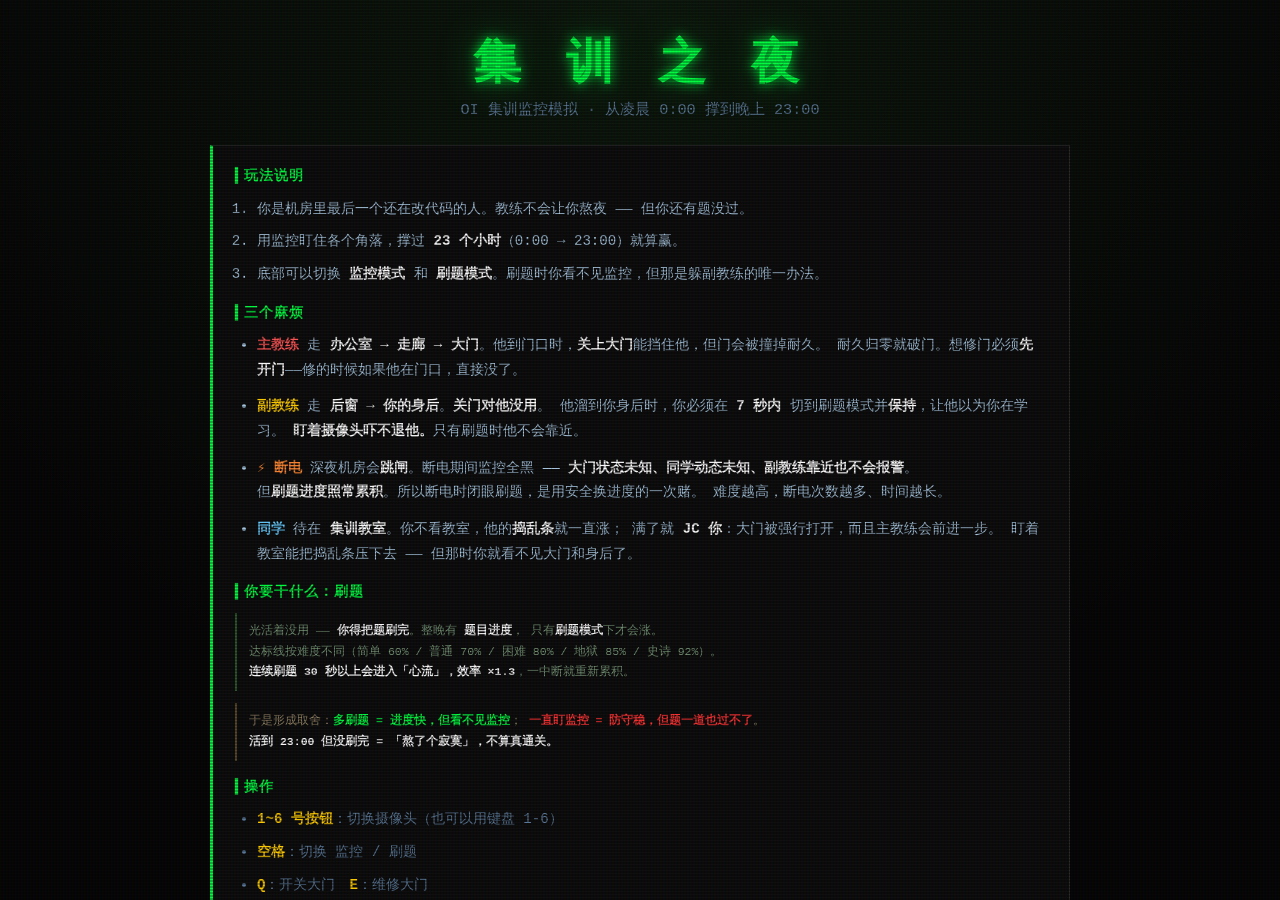
==== commit 201cd9c5: "oi-night-game" ====
--- a/index.html
+++ b/index.html
@@ -45,12 +45,32 @@
                     <b>盯着摄像头吓不退他。</b>只有刷题时他不会靠近。
                 </li>
                 <li>
+                    <span class="r-name" style="color:#ff8833">⚡ 断电</span>
+                    深夜机房会<b>跳闸</b>。断电期间监控全黑 ——
+                    <b>大门状态未知、同学动态未知、副教练靠近也不会报警</b>。<br>
+                    但<b>刷题进度照常累积</b>。所以断电时闭眼刷题，是用安全换进度的一次赌。
+                    难度越高，断电次数越多、时间越长。
+                </li>
+                <li>
                     <span class="r-name" style="color:#66ccff">同学</span>
                     待在 <b>集训教室</b>。你不看教室，他的<b>捣乱条</b>就一直涨；
                     满了就 <b>JC 你</b>：大门被强行打开，而且主教练会前进一步。
                     盯着教室能把捣乱条压下去 —— 但那时你就看不见大门和身后了。
                 </li>
             </ul>
+
+            <h3>▍你要干什么：刷题</h3>
+            <p class="goal-note">
+                光活着没用 —— <b>你得把题刷完</b>。整晚有 <b>题目进度</b>，
+                只有<b>刷题模式</b>下才会涨。<br>
+                达标线按难度不同（简单 60% / 普通 70% / 困难 80% / 地狱 85% / 史诗 92%）。<br>
+                <b>连续刷题 30 秒以上会进入「心流」，效率 ×1.3</b>，一中断就重新累积。
+            </p>
+            <p class="goal-note warn-note">
+                于是形成取舍：<b class="g">多刷题 = 进度快，但看不见监控</b>；
+                <b class="r">一直盯监控 = 防守稳，但题一道也过不了</b>。<br>
+                <b>活到 23:00 但没刷完 = 「熬了个寂寞」，不算真通关。</b>
+            </p>
 
             <h3>▍操作</h3>
             <ul class="keys">
@@ -89,6 +109,22 @@
             </div>
         </div>
 
+        <h3 class="diff-title">▍评级含义</h3>
+        <div class="rank-legend">
+            <div class="rl rank-D"><b>D</b> 保底</div>
+            <div class="rl rank-C"><b>C</b> 普通</div>
+            <div class="rl rank-B"><b>B</b> 良好 · 非新手</div>
+            <div class="rl rank-A"><b>A</b> 大佬 · 摸鱼高手</div>
+            <div class="rl rank-S"><b>S</b> 高手 · 十把可及</div>
+            <div class="rl rank-SS"><b>SS</b> 神级 · 困难/地狱接近完美</div>
+            <div class="rl rank-SSS"><b>SSS</b> 传说 · 史诗接近完美</div>
+        </div>
+        <p class="balance-note">
+            评级有<b>难度上限</b>：简单档最高只能到 <b>A</b>，普通最高 <b>S</b>，
+            困难/地狱最高 <b>SS</b>，<b>只有史诗档够得到 SSS</b>。
+            所以想要高评级，只能往上打 —— 刷低难度是刷不出 SSS 的。
+        </p>
+
         <p class="balance-note">
             通关率是用模拟器跑 5000 局、由"零延迟最优玩家"打出来的，真人会明显更低。<br>
             一条保命规则：主教练堵在门口时，同学 JC <b>不会</b>把门打开 —— 否则你在刷题躲副教练时会被无解秒杀。
@@ -106,6 +142,12 @@
             </div>
         </div>
 
+        <div class="panel board-panel">
+            <h3 class="p-title">▍积分排行榜（本机前十）</h3>
+            <div id="board-list" class="board-list"></div>
+            <button id="btn-clear-board" class="btn-clear">清空排行榜</button>
+        </div>
+
         <button id="btn-start">进 入 监 控 室</button>
     </div>
 </div>
@@ -125,6 +167,11 @@
         <div class="meter" id="cls-wrap">
             <span>同学捣乱</span>
             <div class="bar"><div id="cls-fill" class="fill cls"></div></div>
+        </div>
+        <div class="meter">
+            <span>题目进度</span>
+            <div class="bar"><div id="prog-fill" class="fill prog"></div></div>
+            <span id="prog-text" class="prog-text">0 / 70</span>
         </div>
         <div class="diff-label">难度：<span id="diff-label">普通</span></div>
     </header>
@@ -184,6 +231,15 @@
     }
     <span class="keyword">return</span> <span class="number">0</span>;
 }</code></pre>
+            </div>
+            <div id="study-info">
+                <div class="si-line">
+                    题目进度
+                    <b id="sp-num">0</b> / <span id="sp-target">70</span>
+                    <span class="si-goal">（填满即达标）</span>
+                </div>
+                <div class="si-bar"><div id="sp-bar-fill"></div></div>
+                <div id="flow-tag" class="flow-tag">专注中 0s ／ 30s 后进入心流</div>
             </div>
             <div id="study-progress-box" class="hidden">
                 <div class="sp-label">伪装进度（副教练正在观察你）</div>
--- a/style.css
+++ b/style.css
@@ -493,3 +493,88 @@
 @media (max-width: 760px) {
     .panel-row { grid-template-columns: 1fr; }
 }
+
+/* ============ 题目进度 ============ */
+.fill.prog { background: #66ccff; box-shadow: 0 0 6px #66ccff; }
+.prog-text { font-size: .78em; color: #8ab; margin-left: 4px; white-space: nowrap; }
+
+.goal-note {
+    font-size: .82em; color: #7a9a7a; line-height: 1.8;
+    border-left: 2px solid #2a5a2a; padding: 8px 0 8px 12px; margin: 0 0 12px;
+}
+.goal-note b { color: #fff; }
+.warn-note { border-left-color: #5a4a2a; color: #9a8a6a; }
+.warn-note b.g { color: var(--green); }
+.warn-note b.r { color: var(--red); }
+
+/* 刷题界面：题目进度 + 心流 */
+#study-info { padding: 12px 20px; border-top: 1px solid #3a3a3a; background: #232324; }
+.si-line { font-size: .85em; color: #bbb; margin-bottom: 7px; }
+.si-line b { color: var(--blue); font-size: 1.15em; }
+.si-goal { color: #5a6a5a; font-size: .9em; margin-left: 6px; }
+.si-bar { height: 10px; background: #1a1a1a; border: 1px solid #444; }
+#sp-bar-fill { height: 100%; width: 0%; background: var(--blue); transition: width .2s; box-shadow: 0 0 6px var(--blue); }
+.flow-tag { font-size: .74em; color: #5a6a5a; margin-top: 7px; transition: color .3s; }
+.flow-tag.on { color: var(--yellow); text-shadow: 0 0 8px rgba(255,204,0,.5); font-weight: bold; }
+
+/* ============ 三结局：熬了个寂寞 ============ */
+.modal-content.hollow { border-color: var(--yellow); box-shadow: 0 0 35px var(--yellow); }
+.hollow h2 { color: var(--yellow); text-shadow: 0 0 14px var(--yellow); }
+
+/* ============ 断电 ============ */
+#status-bar.blackout { filter: brightness(.45) saturate(.3); }
+.blackout-screen {
+    position: absolute; inset: 0; z-index: 7;
+    background: #000;
+    display: flex; flex-direction: column;
+    justify-content: center; align-items: center;
+    text-align: center; gap: 6px;
+    animation: boin .25s;
+}
+@keyframes boin { from { opacity: 0 } to { opacity: 1 } }
+.bo-icon { font-size: 3em; color: #554400; animation: boflick 1.2s infinite; }
+@keyframes boflick { 0%,92%{opacity:.25} 95%{opacity:1} 100%{opacity:.25} }
+.bo-title { font-size: 1.6em; color: #886600; letter-spacing: 6px; text-shadow: 0 0 14px rgba(255,180,0,.35); }
+.bo-sub { font-size: .78em; color: #554; }
+.bo-count { font-size: 2.4em; color: #ffcc00; margin-top: 8px; text-shadow: 0 0 12px rgba(255,204,0,.5); }
+.bo-hint { font-size: .72em; color: #4a4a3a; margin-top: 4px; }
+
+/* ============ 评级图例 ============ */
+.rank-legend { display: flex; flex-wrap: wrap; gap: 8px; margin-bottom: 16px; }
+.rl { font-size: .74em; padding: 5px 12px; border: 1px solid #333; background: #111; }
+.rl b { margin-right: 6px; font-size: 1.1em; }
+.rl.rank-D b { color:#777 } .rl.rank-C b { color:#9ab }
+.rl.rank-B b { color:#66ccff } .rl.rank-A b { color:#ffcc00 }
+.rl.rank-S  { border-color:#ff8833 } .rl.rank-S b { color:#ff8833 }
+.rl.rank-SS { border-color:#ff5555 } .rl.rank-SS b { color:#ff5555 }
+.rl.rank-SSS{ border-color:#ff33cc; box-shadow: 0 0 10px rgba(255,51,204,.2) }
+.rl.rank-SSS b { color:#ff33cc }
+
+/* ============ 排行榜 ============ */
+.board-panel { border-left-color: #5a4a2a; margin-bottom: 22px; }
+.board-list { display: flex; flex-direction: column; gap: 5px; margin-bottom: 12px; }
+.bd-row {
+    display: grid; grid-template-columns: 34px 52px 62px 44px 1fr;
+    align-items: center; gap: 8px;
+    font-size: .76em; padding: 6px 10px;
+    background: #111; border: 1px solid #222;
+}
+.bd-row.rank-SSS { border-color: #ff33cc; box-shadow: 0 0 8px rgba(255,51,204,.12); }
+.bd-row.rank-SS  { border-color: #ff5555; }
+.bd-row.rank-S   { border-color: #ff8833; }
+.bd-row.rank-A   { border-color: #ffcc00; }
+.bd-row.rank-B   { border-color: #66ccff; }
+.bd-no { text-align: center; font-size: 1.1em; }
+.bd-diff { color: var(--text-secondary); }
+.bd-score { color: #fff; font-weight: bold; font-size: 1.05em; }
+.bd-rank { font-weight: bold; }
+.bd-row.rank-SSS .bd-rank { color:#ff33cc } .bd-row.rank-SS .bd-rank { color:#ff5555 }
+.bd-row.rank-S .bd-rank { color:#ff8833 } .bd-row.rank-A .bd-rank { color:#ffcc00 }
+.bd-row.rank-B .bd-rank { color:#66ccff } .bd-row.rank-C .bd-rank { color:#9ab }
+.bd-row.rank-D .bd-rank { color:#777 }
+.bd-info { color: #555; font-size: .9em; text-align: right; }
+.bd-empty { color: #4a5a4a; font-size: .8em; padding: 8px 0; }
+
+@media (max-width: 760px) {
+    .bd-row { grid-template-columns: 30px 46px 56px 40px 1fr; font-size: .7em; }
+}
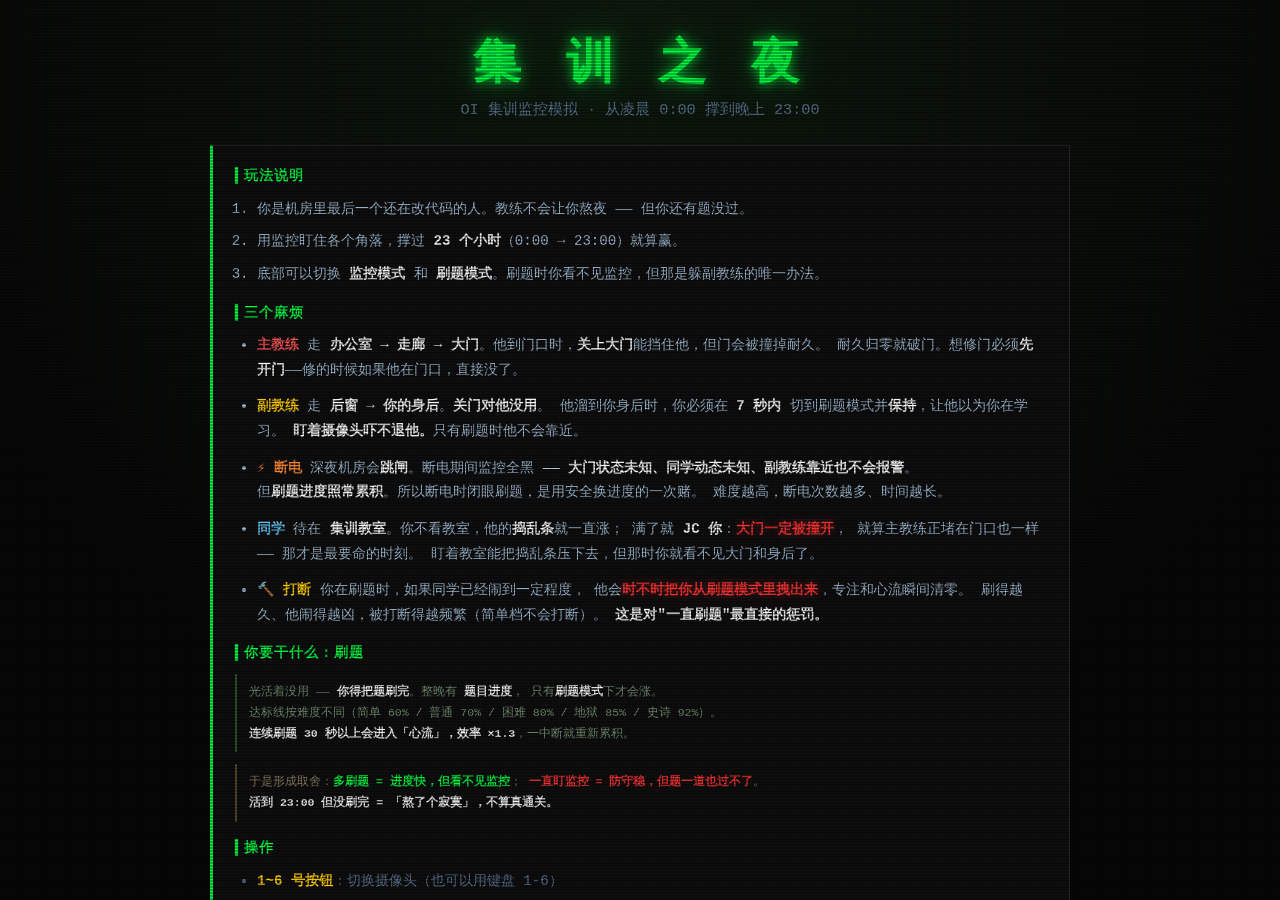
==== commit be4e5059: "ww" ====
--- a/index.html
+++ b/index.html
@@ -54,8 +54,16 @@
                 <li>
                     <span class="r-name" style="color:#66ccff">同学</span>
                     待在 <b>集训教室</b>。你不看教室，他的<b>捣乱条</b>就一直涨；
-                    满了就 <b>JC 你</b>：大门被强行打开，而且主教练会前进一步。
-                    盯着教室能把捣乱条压下去 —— 但那时你就看不见大门和身后了。
+                    满了就 <b>JC 你</b>：<b class="hot">大门一定被撞开</b>，
+                    就算主教练正堵在门口也一样 —— 那才是最要命的时刻。
+                    盯着教室能把捣乱条压下去，但那时你就看不见大门和身后了。
+                </li>
+                <li>
+                    <span class="r-name" style="color:#ffcc00">🔨 打断</span>
+                    你在刷题时，如果同学已经闹到一定程度，
+                    他会<b class="hot">时不时把你从刷题模式里拽出来</b>，专注和心流瞬间清零。
+                    刷得越久、他闹得越凶，被打断得越频繁（简单档不会打断）。
+                    <b>这是对"一直刷题"最直接的惩罚。</b>
                 </li>
             </ul>
 
@@ -111,13 +119,13 @@
 
         <h3 class="diff-title">▍评级含义</h3>
         <div class="rank-legend">
-            <div class="rl rank-D"><b>D</b> 保底</div>
-            <div class="rl rank-C"><b>C</b> 普通</div>
-            <div class="rl rank-B"><b>B</b> 良好 · 非新手</div>
-            <div class="rl rank-A"><b>A</b> 大佬 · 摸鱼高手</div>
-            <div class="rl rank-S"><b>S</b> 高手 · 十把可及</div>
-            <div class="rl rank-SS"><b>SS</b> 神级 · 困难/地狱接近完美</div>
-            <div class="rl rank-SSS"><b>SSS</b> 传说 · 史诗接近完美</div>
+            <div class="rl rank-D"><b>D</b> 保底<span>&lt;700</span></div>
+            <div class="rl rank-C"><b>C</b> 普通<span>≥700</span></div>
+            <div class="rl rank-B"><b>B</b> 良好 · 非新手<span>≥1400</span></div>
+            <div class="rl rank-A"><b>A</b> 大佬 · 摸鱼高手<span>≥3350</span></div>
+            <div class="rl rank-S"><b>S</b> 高手 · 十把可及<span>≥4000</span></div>
+            <div class="rl rank-SS"><b>SS</b> 神级 · 困难/地狱接近完美<span>≥4700</span></div>
+            <div class="rl rank-SSS"><b>SSS</b> 传说 · 史诗接近完美<span>≥7700</span></div>
         </div>
         <p class="balance-note">
             评级有<b>难度上限</b>：简单档最高只能到 <b>A</b>，普通最高 <b>S</b>，
@@ -126,8 +134,9 @@
         </p>
 
         <p class="balance-note">
-            通关率是用模拟器跑 5000 局、由"零延迟最优玩家"打出来的，真人会明显更低。<br>
-            一条保命规则：主教练堵在门口时，同学 JC <b>不会</b>把门打开 —— 否则你在刷题躲副教练时会被无解秒杀。
+            通关率是用模拟器跑 4000 局、由"零延迟最优玩家"打出来的，真人会明显更低。<br>
+            JC 开门后有个 <b>3 秒宽限</b>：主教练站在敞开的门口犹豫，
+            你还有机会把门关回去 —— 既保留了"同学把你卖了"的戏剧性，又不会让你死得莫名其妙。
         </p>
 
         <div class="panel-row">
@@ -148,6 +157,37 @@
             <button id="btn-clear-board" class="btn-clear">清空排行榜</button>
         </div>
 
+        <div class="panel opt-panel">
+            <h3 class="p-title">▍提示强度（影响难度）</h3>
+            <label class="opt-row">
+                <input type="checkbox" id="opt-hideCls" checked>
+                <span>
+                    <b>隐藏同学捣乱数值</b>
+                    <em>隐藏后只能靠看教室画面判断：安静坐着 / 有动静 / 站起来走向门口。
+                        再也不会出现"盯着进度条做算术"的最优解。</em>
+                </span>
+            </label>
+            <label class="opt-row">
+                <input type="checkbox" id="opt-camAlert">
+                <span>
+                    <b>摄像头警报灯（主教练 / 同学）</b>
+                    <em class="warn-em">开着会毁掉游戏 —— 六个按钮哪个亮就看哪个，
+                        不用理解机制也能玩。默认关闭。</em>
+                </span>
+            </label>
+            <label class="opt-row">
+                <input type="checkbox" id="opt-hideNum">
+                <span>
+                    <b>隐藏题目进度数值</b>
+                    <em>进度条也隐藏，只能凭感觉判断刷够了没。</em>
+                </span>
+            </label>
+            <p class="opt-note">
+                注：<b>副教练在你身后的警报永远保留</b>。他给你 7 秒倒计时，
+                你不看摄像头根本看不见他 —— 没有提示就是纯随机死亡，那不叫难度。
+            </p>
+        </div>
+
         <button id="btn-start">进 入 监 控 室</button>
     </div>
 </div>
@@ -168,6 +208,7 @@
             <span>同学捣乱</span>
             <div class="bar"><div id="cls-fill" class="fill cls"></div></div>
         </div>
+        <div id="cls-warn" class="cls-warn off"></div>
         <div class="meter">
             <span>题目进度</span>
             <div class="bar"><div id="prog-fill" class="fill prog"></div></div>
--- a/style.css
+++ b/style.css
@@ -578,3 +578,29 @@
 @media (max-width: 760px) {
     .bd-row { grid-template-columns: 30px 46px 56px 40px 1fr; font-size: .7em; }
 }
+
+/* ============ 提示设置面板 ============ */
+.opt-panel { border-left-color: #5a4a2a; margin-bottom: 20px; }
+.opt-row { display: flex; gap: 12px; align-items: flex-start; padding: 9px 0;
+           border-bottom: 1px dashed #222; cursor: pointer; }
+.opt-row:last-of-type { border-bottom: none; }
+.opt-row input { margin-top: 3px; width: 16px; height: 16px; accent-color: #3fb950; cursor: pointer; }
+.opt-row b { color: #ddd; font-size: .88em; display: block; }
+.opt-row em { display: block; color: #6a7a6a; font-size: .74em; font-style: normal;
+              line-height: 1.6; margin-top: 3px; }
+.opt-row em.warn-em { color: #9a7a4a; }
+.opt-note { font-size: .74em; color: #5a6a5a; line-height: 1.7; margin: 10px 0 0;
+            border-left: 2px solid #3a3a2a; padding-left: 10px; }
+.opt-note b { color: #8ab; }
+
+/* ============ 同学状态模糊提示 ============ */
+.cls-warn { font-size: .74em; padding: 2px 8px; margin-left: 8px; white-space: nowrap; }
+.cls-warn.off { display: none; }
+.cls-warn.lv1 { color: #4a5a4a; }
+.cls-warn.lv2 { color: #aa8822; }
+.cls-warn.lv3 { color: var(--red); font-weight: bold; animation: blink 1s infinite; }
+
+/* ============ 新机制说明用高亮 ============ */
+b.hot { color: var(--red) !important; text-shadow: 0 0 8px rgba(255,60,60,.4); }
+.rl span { display: block; font-size: .85em; color: #555; margin-top: 2px; }
+.rl.rank-SSS span { color: #8a5a7a; }
